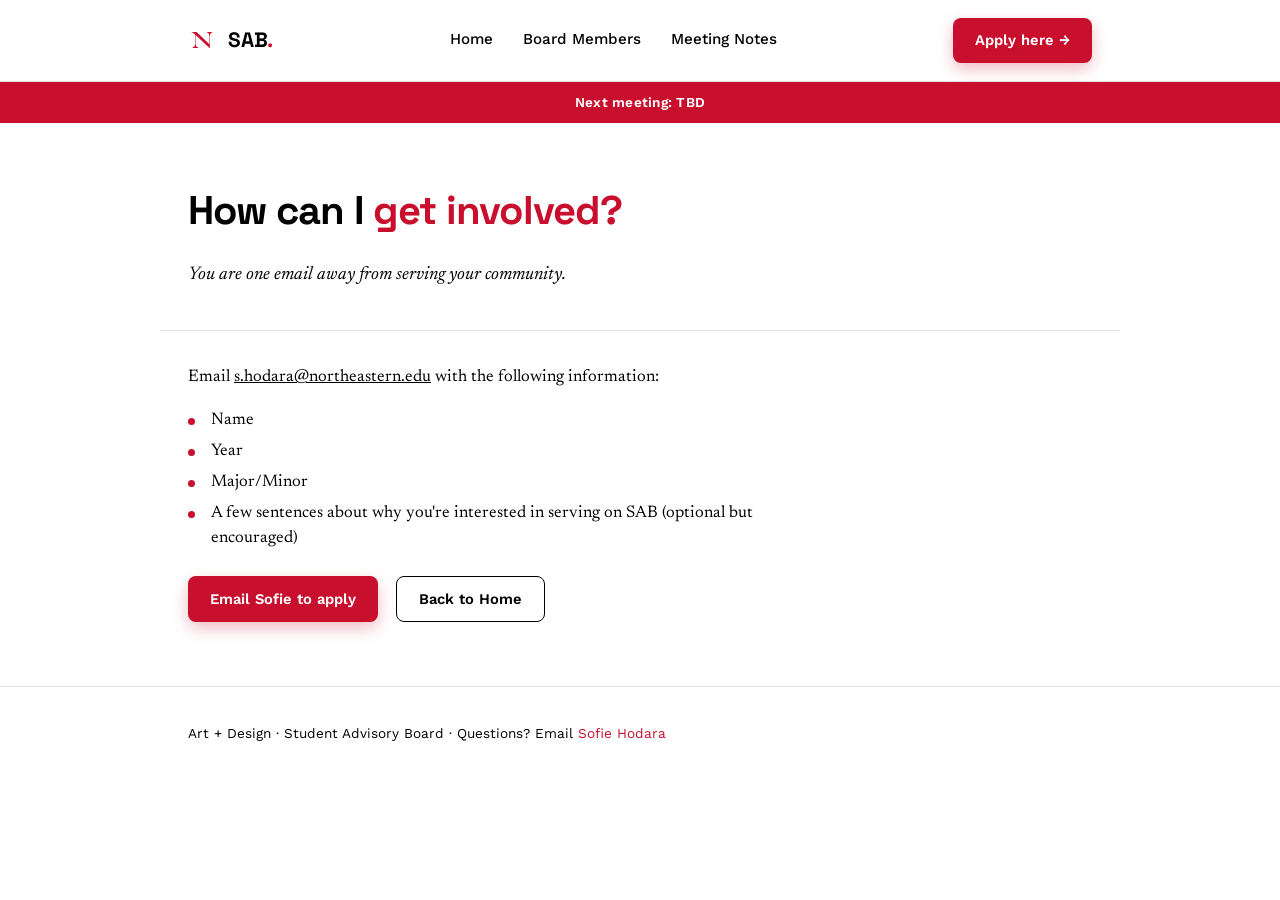
==== apply.html @ 166c2c4a "Add files via upload" ====
<!doctype html>
<html lang="en">
<head>
<meta charset="UTF-8">
<meta name="viewport" content="width=device-width, initial-scale=1.0">
<title>Apply — Student Advisory Board</title>
<meta name="description" content="How to apply to join the Student Advisory Board for Art + Design.">
<link rel="preconnect" href="https://fonts.googleapis.com">
<link rel="preconnect" href="https://fonts.gstatic.com" crossorigin>
<link href="https://fonts.googleapis.com/css2?family=Newsreader:ital,wght@0,400;0,500;0,600;0,700;0,800;1,500;1,600&family=Space+Grotesk:wght@500;600;700&family=Work+Sans:wght@500;600;700&display=swap" rel="stylesheet">
<link rel="stylesheet" href="css/style.css">
</head>
<body>

<header class="site-header">
  <nav class="nav">
    <a class="brand-lockup" href="index.html">
      <img src="images/camd-logo.svg" alt="Northeastern University" class="camd-logo" onerror="this.style.display='none';">
      <span class="wordmark">SAB<span>.</span></span>
    </a>
    <ul class="nav-links">
      <li><a href="index.html">Home</a></li>
      <li><a href="board.html">Board Members</a></li>
      <li><a href="meeting-notes.html">Meeting Notes</a></li>
    </ul>
    <a class="btn btn-primary" href="apply.html" aria-current="page">Apply here →</a>
  </nav>
</header>

<div id="meeting-banner" class="meeting-banner"></div>

<main>

  <section class="hero wrap">
    <div class="col">
      <h1>How can I <em>get involved?</em></h1>
      <p class="lede">You are one email away from serving your community.</p>
    </div>
  </section>

  <section class="wrap">
    <div class="col">
      <p>Email <a href="mailto:s.hodara@northeastern.edu">s.hodara@northeastern.edu</a> with the following information:</p>
      <ul class="plain-list">
        <li><span class="list-dot"></span> Name</li>
        <li><span class="list-dot"></span> Year</li>
        <li><span class="list-dot"></span> Major/Minor</li>
        <li><span class="list-dot"></span> A few sentences about why you're interested in serving on SAB (optional but encouraged)</li>
      </ul>

      <div class="cta-row">
        <a class="btn btn-primary"
           href="mailto:s.hodara@northeastern.edu?subject=SAB%20Application&body=Name%3A%0AYear%3A%0AMajor%2FMinor%3A%0AWhy%20I'm%20interested%20(optional)%3A">
          Email Sofie to apply
        </a>
        <a class="btn btn-secondary" href="index.html">Back to Home</a>
      </div>
    </div>
  </section>

</main>

<footer class="site-footer">
  <div class="wrap">
    Art + Design · Student Advisory Board · Questions? Email <a href="mailto:s.hodara@northeastern.edu">Sofie Hodara</a>
  </div>
</footer>

<script src="js/meeting-banner.js"></script>
</body>
</html>
---- css/style.css ----
/* ============================================================
   SAB — Student Advisory Board
   Design tokens
   ============================================================ */
:root {
  --accent:   #C8102E; /* Northeastern Red — the single accent color */

  --ink:      #000000;
  --ink-soft: #000000;
  --paper:    #FFFFFF;
  --paper-soft: #FAF9F6;
  --line:     rgba(28, 26, 30, 0.12);

  --serif: "Newsreader", Georgia, "Times New Roman", serif;
  --sans:  "Work Sans", -apple-system, BlinkMacSystemFont, "Segoe UI", sans-serif;
  --display: "Space Grotesk", -apple-system, BlinkMacSystemFont, "Segoe UI", sans-serif;

  --max: 960px;
  --measure: 580px;
  --radius: 8px;

  /* Fixed spacing scale — used instead of em-based margins so
     vertical rhythm stays consistent regardless of the type size
     it's attached to. */
  --space-1: 8px;
  --space-2: 16px;
  --space-3: 24px;
  --space-4: 40px;
  --space-5: 64px;
  --space-6: 104px;

  /* Space around section rules — twice as much above the rule
     as below it. Note: these two values ADD TOGETHER for the
     total visible gap (one section's bottom-padding + the next
     section's top-padding), so keep that combined total in mind
     when adjusting. */
  --rule-gap-above: 64px;
  --rule-gap-below: 32px;
}

.col {
  max-width: var(--measure);
}

* { box-sizing: border-box; }
html { scroll-behavior: smooth; }

body {
  margin: 0;
  font-family: var(--serif);
  color: var(--ink);
  background: var(--paper);
  line-height: 1.55;
  -webkit-font-smoothing: antialiased;
}

img { max-width: 100%; display: block; }

a { color: inherit; }

.wrap {
  max-width: var(--max);
  margin: 0 auto;
  padding-left: 28px;
  padding-right: 28px;
}

/* ============================================================
   Typography
   ============================================================ */
h1, h2, h3 {
  font-family: var(--display);
  font-weight: 600;
  letter-spacing: -0.01em;
  margin: 0 0 var(--space-3);
}

h1 {
  font-size: clamp(1.9rem, 3.4vw, 2.5rem);
  font-weight: 700;
  line-height: 1.2;
  letter-spacing: -0.02em;
}

h2 {
  font-size: clamp(1.35rem, 2.1vw, 1.6rem);
  font-weight: 700;
  line-height: 1.3;
  letter-spacing: -0.01em;
}

p {
  margin: 0 0 var(--space-2);
  font-size: 1.05rem;
  line-height: 1.7;
  hanging-punctuation: allow-end;
}

p:last-child { margin-bottom: 0; }

.lede {
  font-size: 1.15rem;
  color: var(--ink-soft);
  font-style: italic;
  margin: 0 0 var(--space-3);
}

em { font-style: italic; }

/* ============================================================
   Nav
   ============================================================ */
.site-header {
  border-bottom: 1px solid var(--line);
  position: sticky;
  top: 0;
  background: rgba(255,255,255,0.92);
  backdrop-filter: saturate(180%) blur(8px);
  z-index: 20;
}

.meeting-banner {
  background: var(--accent);
  color: #fff;
  text-align: center;
  font-family: var(--sans);
  font-weight: 600;
  font-size: 0.85rem;
  letter-spacing: 0.02em;
  padding: 10px 20px;
}

.nav {
  display: flex;
  align-items: center;
  justify-content: space-between;
  gap: 20px;
  padding: 18px 28px;
  max-width: var(--max);
  margin: 0 auto;
  flex-wrap: wrap;
}

.brand-lockup {
  display: flex;
  align-items: center;
  gap: 12px;
  text-decoration: none;
}

.camd-logo {
  height: 28px;
  width: auto;
  display: block;
}

.wordmark {
  font-family: var(--display);
  font-weight: 700;
  font-size: 1.3rem;
  letter-spacing: -0.01em;
  text-decoration: none;
  white-space: nowrap;
}

.wordmark span {
  color: var(--accent);
}

.nav-links {
  display: flex;
  align-items: center;
  gap: 26px;
  list-style: none;
  margin: 0;
  padding: 0;
  flex-wrap: wrap;
}

.nav-links a {
  font-family: var(--sans);
  font-weight: 500;
  font-size: 0.95rem;
  text-decoration: none;
  color: var(--ink);
  padding: 6px 2px;
  border-bottom: 2px solid transparent;
  transition: border-color 0.15s ease;
}

.nav-links a:hover,
.nav-links a[aria-current="page"] {
  border-bottom-color: var(--accent);
}

.btn {
  font-family: var(--sans);
  font-weight: 600;
  font-size: 0.92rem;
  text-decoration: none;
  display: inline-flex;
  align-items: center;
  gap: 8px;
  padding: 11px 22px;
  border-radius: var(--radius);
  transition: transform 0.15s ease, box-shadow 0.15s ease;
  border: none;
  cursor: pointer;
}

.btn:hover { transform: translateY(-1px); }

.btn-primary {
  background: var(--accent);
  color: #fff;
  box-shadow: 0 6px 16px rgba(200, 16, 46, 0.28);
}

.btn-secondary {
  background: transparent;
  color: var(--ink);
  border: 1.5px solid var(--ink);
}

.btn-secondary:hover {
  background: var(--ink);
  color: #fff;
}

/* ============================================================
   Sections
   ============================================================ */
section {
  padding-top: var(--rule-gap-below);
  padding-bottom: var(--rule-gap-above);
}

section + section {
  border-top: 1px solid var(--line);
}

.hero {
  padding-top: var(--space-5);
  padding-bottom: var(--space-4);
}

.hero h1 em {
  color: var(--accent);
  font-style: normal;
}

/* Shared plain list style — used for advisor duties, majors/minors,
   and the apply-page checklist. Replaces pill/chip tags. */
.plain-list {
  list-style: none;
  margin: var(--space-2) 0 0;
  padding: 0;
  display: grid;
  gap: 6px;
}

.plain-list li {
  display: flex;
  gap: var(--space-2);
  align-items: flex-start;
  font-size: 1.05rem;
  line-height: 1.5;
  hanging-punctuation: allow-end;
}

.list-dot {
  width: 7px;
  height: 7px;
  border-radius: 50%;
  margin-top: 10px;
  flex-shrink: 0;
  background: var(--accent);
}

.cta-row {
  display: flex;
  gap: 18px;
  flex-wrap: wrap;
  margin-top: var(--space-3);
}

/* ============================================================
   Board members page
   ============================================================ */
.board-grid {
  display: grid;
  grid-template-columns: repeat(3, 1fr);
  gap: 40px 32px;
  margin-top: 36px;
}

.board-card {
  text-align: center;
}

.board-photo-wrap {
  width: 148px;
  height: 148px;
  margin: 0 auto 18px;
  border-radius: 50%;
  padding: 4px;
  background: var(--accent);
}

.board-photo-wrap img {
  width: 100%;
  height: 100%;
  border-radius: 50%;
  object-fit: cover;
  border: 3px solid #fff;
}

.board-name {
  font-family: var(--display);
  font-weight: 600;
  font-size: 1.15rem;
  margin-bottom: 2px;
}

.board-type {
  font-family: var(--sans);
  font-weight: 600;
  font-size: 0.72rem;
  letter-spacing: 0.1em;
  text-transform: uppercase;
  color: var(--accent);
  margin-bottom: 6px;
}

.board-major {
  font-family: var(--sans);
  font-size: 0.9rem;
  color: var(--ink-soft);
}

.board-photo-wrap--placeholder {
  background: #D9D9D9;
  padding: 0;
}

.board-placeholder-text {
  font-family: var(--sans);
  font-weight: 600;
  font-size: 0.85rem;
  color: #9A9A9A;
}

.board-empty {
  font-family: var(--sans);
  color: var(--ink-soft);
  border: 1.5px dashed var(--line);
  border-radius: var(--radius);
  padding: 48px 24px;
  text-align: center;
  margin-top: 36px;
}

/* ============================================================
   Meeting notes / doc embed
   ============================================================ */
.doc-embed-wrap {
  margin-top: 30px;
  border: 1px solid var(--line);
  border-radius: var(--radius);
  overflow: hidden;
  box-shadow: 0 20px 40px rgba(28,26,30,0.06);
  aspect-ratio: 8.5 / 10.2;
  background: var(--paper-soft);
}

.doc-embed-wrap iframe {
  width: 100%;
  height: 100%;
  border: 0;
  display: block;
}

.doc-fallback {
  font-family: var(--sans);
  font-size: 0.9rem;
  color: var(--ink-soft);
  margin-top: 14px;
}

/* ============================================================
   Footer
   ============================================================ */
.site-footer {
  border-top: 1px solid var(--line);
  padding: 36px 0 60px;
  font-family: var(--sans);
  font-size: 0.85rem;
  color: var(--ink-soft);
}

.site-footer a { color: var(--accent); text-decoration: none; }
.site-footer a:hover { text-decoration: underline; }

/* ============================================================
   Responsive
   ============================================================ */
@media (max-width: 760px) {
  section { padding-top: 24px; padding-bottom: 48px; }
  .hero { padding-top: var(--space-4); padding-bottom: 32px; }
  .nav { padding: 16px 20px; }
  .board-grid { grid-template-columns: repeat(2, 1fr); gap: 32px 20px; }

  /* Reduce type-scale contrast on small screens — headings sit
     closer to body size rather than towering over it. */
  h1 { font-size: 1.55rem; line-height: 1.25; }
  h2 { font-size: 1.2rem; }
  .lede { font-size: 1.05rem; }
}

@media (max-width: 520px) {
  .wrap { padding-left: 20px; padding-right: 20px; }
  .nav-links { gap: 16px; }
  .board-grid { grid-template-columns: 1fr; }
  .board-photo-wrap { width: 128px; height: 128px; }
  .doc-embed-wrap { aspect-ratio: 3 / 4; }
}

@media (prefers-reduced-motion: reduce) {
  * { transition: none !important; scroll-behavior: auto !important; }
}
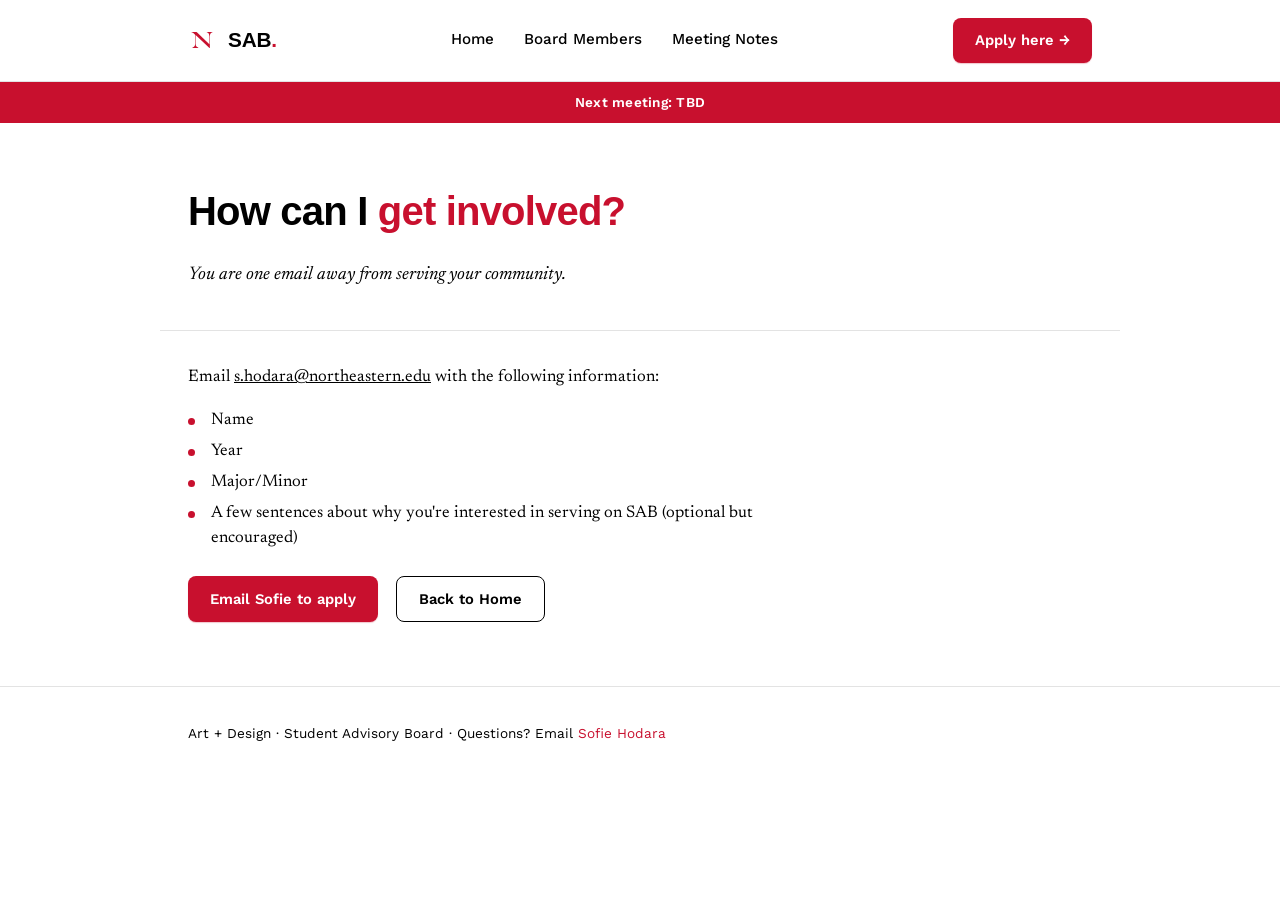
==== commit d035a9db: "Update apply.html" ====
--- a/apply.html
+++ b/apply.html
@@ -7,7 +7,7 @@
 <meta name="description" content="How to apply to join the Student Advisory Board for Art + Design.">
 <link rel="preconnect" href="https://fonts.googleapis.com">
 <link rel="preconnect" href="https://fonts.gstatic.com" crossorigin>
-<link href="https://fonts.googleapis.com/css2?family=Newsreader:ital,wght@0,400;0,500;0,600;0,700;0,800;1,500;1,600&family=Space+Grotesk:wght@500;600;700&family=Work+Sans:wght@500;600;700&display=swap" rel="stylesheet">
+<link href="https://fonts.googleapis.com/css2?family=Dela+Gothic+One&family=Newsreader:ital,wght@0,400;0,500;0,600;0,700;0,800;1,500;1,600&family=Work+Sans:wght@500;600;700&display=swap" rel="stylesheet"><link rel="stylesheet" href="css/style.css">
 <link rel="stylesheet" href="css/style.css">
 </head>
 <body>
--- a/css/style.css
+++ b/css/style.css
@@ -208,12 +208,12 @@
   cursor: pointer;
 }
 
-.btn:hover { transform: translateY(-1px); }
+.btn:hover { transform: translateY(-.25px); }
 
 .btn-primary {
   background: var(--accent);
   color: #fff;
-  box-shadow: 0 6px 16px rgba(200, 16, 46, 0.28);
+  box-shadow: 0 1px 1px rgba(200, 16, 46, 0.24);
 }
 
 .btn-secondary {
--- a/css/style.css
+++ b/css/style.css
@@ -208,12 +208,12 @@
   cursor: pointer;
 }
 
-.btn:hover { transform: translateY(-1px); }
+.btn:hover { transform: translateY(-.25px); }
 
 .btn-primary {
   background: var(--accent);
   color: #fff;
-  box-shadow: 0 6px 16px rgba(200, 16, 46, 0.28);
+  box-shadow: 0 1px 1px rgba(200, 16, 46, 0.24);
 }
 
 .btn-secondary {
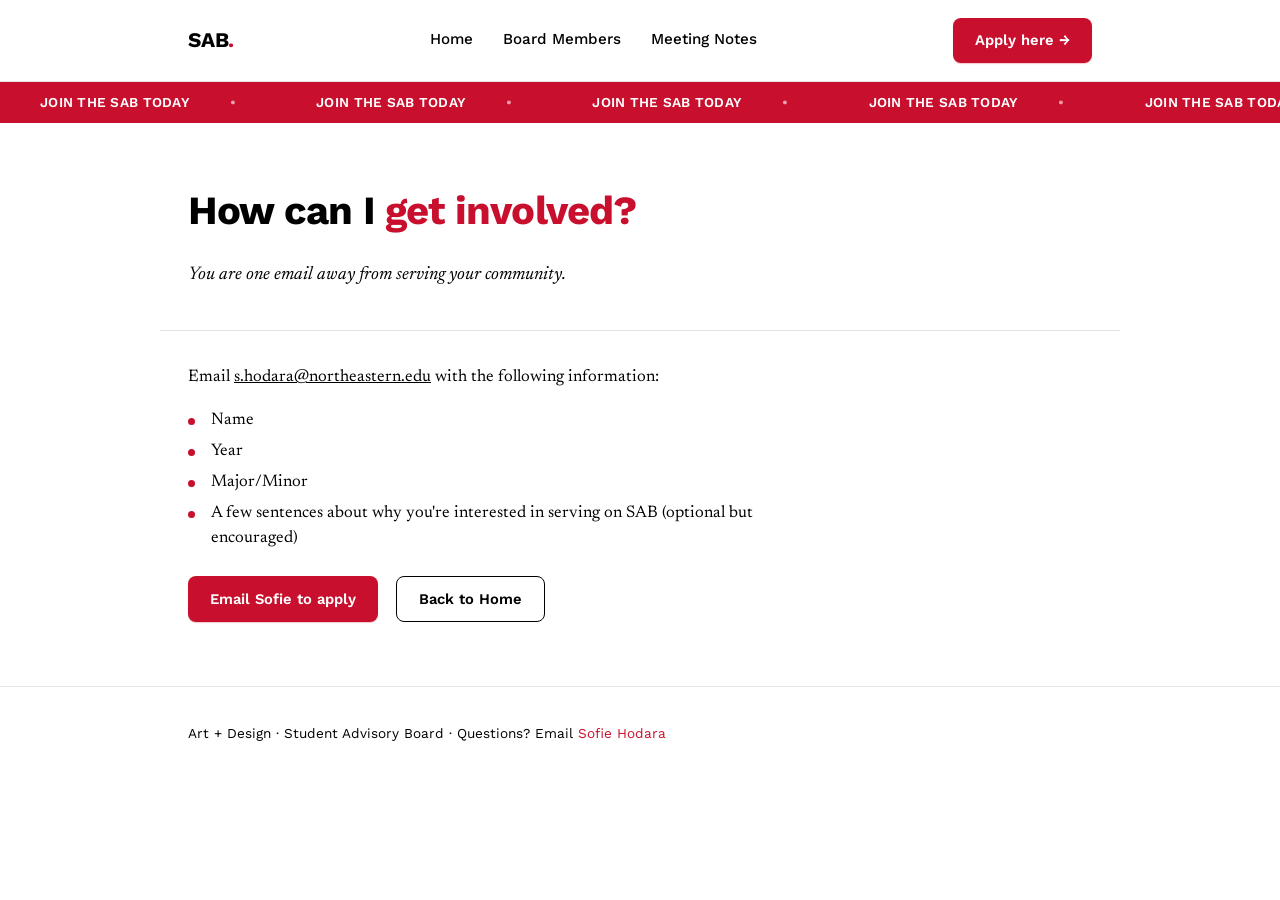
==== commit 17a1dbca: "Update apply.html" ====
--- a/apply.html
+++ b/apply.html
@@ -15,7 +15,6 @@
 <header class="site-header">
   <nav class="nav">
     <a class="brand-lockup" href="index.html">
-      <img src="images/camd-logo.svg" alt="Northeastern University" class="camd-logo" onerror="this.style.display='none';">
       <span class="wordmark">SAB<span>.</span></span>
     </a>
     <ul class="nav-links">
--- a/css/style.css
+++ b/css/style.css
@@ -13,7 +13,7 @@
 
   --serif: "Newsreader", Georgia, "Times New Roman", serif;
   --sans:  "Work Sans", -apple-system, BlinkMacSystemFont, "Segoe UI", sans-serif;
-  --display: "Space Grotesk", -apple-system, BlinkMacSystemFont, "Segoe UI", sans-serif;
+  --display: "Work Sans", -apple-system, BlinkMacSystemFont, "Segoe UI", sans-serif;
 
   --max: 960px;
   --measure: 580px;
@@ -122,13 +122,44 @@
 .meeting-banner {
   background: var(--accent);
   color: #fff;
-  text-align: center;
   font-family: var(--sans);
   font-weight: 600;
   font-size: 0.85rem;
   letter-spacing: 0.02em;
-  padding: 10px 20px;
-}
+  padding: 10px 0;
+  overflow: hidden;
+  white-space: nowrap;
+  position: relative;
+}
+
+.meeting-banner-track {
+  display: inline-flex;
+  align-items: center;
+  animation: marquee 22s linear infinite;
+  will-change: transform;
+}
+
+.meeting-banner-track span {
+  padding: 0 2.5rem;
+  flex-shrink: 0;
+}
+
+.meeting-banner-track span::after {
+  content: "•";
+  margin-left: 2.5rem;
+  opacity: 0.6;
+}
+
+@keyframes marquee {
+  from { transform: translateX(0); }
+  to   { transform: translateX(-50%); }
+}
+
+@media (prefers-reduced-motion: reduce) {
+  .meeting-banner-track { animation: none; }
+  .meeting-banner { text-align: center; overflow: visible; white-space: normal; }
+}
+
 
 .nav {
   display: flex;
@@ -208,7 +239,7 @@
   cursor: pointer;
 }
 
-.btn:hover { transform: translateY(-.25px); }
+.btn:hover { transform: translateY(-.5px); }
 
 .btn-primary {
   background: var(--accent);
@@ -248,6 +279,61 @@
   color: var(--accent);
   font-style: normal;
 }
+
+.hero-kicker {
+  font-family: var(--sans);
+  font-weight: 600;
+  font-size: 0.85rem;
+  letter-spacing: 0.08em;
+  text-transform: uppercase;
+  color: var(--accent);
+  margin: 0 0 14px;
+}
+
+.hero-grid {
+  display: flex;
+  align-items: flex-start;
+  gap: 48px;
+  flex-wrap: wrap;
+}
+
+.hero-main {
+  flex: 1 1 480px;
+}
+
+.meeting-card {
+  flex: 0 0 260px;
+  background: var(--paper-soft);
+  border: 1px solid var(--line);
+  border-radius: var(--radius);
+  padding: 32px 26px;
+}
+
+.meeting-card-label {
+  font-family: var(--sans);
+  font-weight: 700;
+  font-size: 0.75rem;
+  letter-spacing: 0.1em;
+  text-transform: uppercase;
+  color: var(--accent);
+  margin: 0 0 14px;
+}
+
+.meeting-card-row {
+  font-family: var(--sans);
+  font-size: 0.95rem;
+  line-height: 1.5;
+  margin: 0 0 8px;
+  color: var(--ink);
+}
+
+.meeting-card-row:last-child { margin-bottom: 0; }
+
+.meeting-card-row .label {
+  font-weight: 600;
+  color: var(--ink-soft);
+}
+
 
 /* Shared plain list style — used for advisor duties, majors/minors,
    and the apply-page checklist. Replaces pill/chip tags. */
@@ -397,6 +483,19 @@
   font-size: 0.85rem;
   color: var(--ink-soft);
 }
+.footer-inner {
+  display: flex;
+  align-items: center;
+  gap: 16px;
+  flex-wrap: wrap;
+}
+
+.footer-logo {
+  height: 24px;
+  width: auto;
+  display: block;
+  flex-shrink: 0;
+}
 
 .site-footer a { color: var(--accent); text-decoration: none; }
 .site-footer a:hover { text-decoration: underline; }
@@ -408,7 +507,10 @@
   section { padding-top: 24px; padding-bottom: 48px; }
   .hero { padding-top: var(--space-4); padding-bottom: 32px; }
   .nav { padding: 16px 20px; }
-  .board-grid { grid-template-columns: repeat(2, 1fr); gap: 32px 20px; }
+  .board-grid { grid-template-columns: repeat(2, 1fr); gap: 32px 20px; 
+              .hero-grid { gap: 32px; }
+.meeting-card { flex-basis: auto; width: 100%; max-width: 280px; margin-left: auto; }
+              }
 
   /* Reduce type-scale contrast on small screens — headings sit
      closer to body size rather than towering over it. */
--- a/css/style.css
+++ b/css/style.css
@@ -13,7 +13,7 @@
 
   --serif: "Newsreader", Georgia, "Times New Roman", serif;
   --sans:  "Work Sans", -apple-system, BlinkMacSystemFont, "Segoe UI", sans-serif;
-  --display: "Space Grotesk", -apple-system, BlinkMacSystemFont, "Segoe UI", sans-serif;
+  --display: "Work Sans", -apple-system, BlinkMacSystemFont, "Segoe UI", sans-serif;
 
   --max: 960px;
   --measure: 580px;
@@ -122,13 +122,44 @@
 .meeting-banner {
   background: var(--accent);
   color: #fff;
-  text-align: center;
   font-family: var(--sans);
   font-weight: 600;
   font-size: 0.85rem;
   letter-spacing: 0.02em;
-  padding: 10px 20px;
-}
+  padding: 10px 0;
+  overflow: hidden;
+  white-space: nowrap;
+  position: relative;
+}
+
+.meeting-banner-track {
+  display: inline-flex;
+  align-items: center;
+  animation: marquee 22s linear infinite;
+  will-change: transform;
+}
+
+.meeting-banner-track span {
+  padding: 0 2.5rem;
+  flex-shrink: 0;
+}
+
+.meeting-banner-track span::after {
+  content: "•";
+  margin-left: 2.5rem;
+  opacity: 0.6;
+}
+
+@keyframes marquee {
+  from { transform: translateX(0); }
+  to   { transform: translateX(-50%); }
+}
+
+@media (prefers-reduced-motion: reduce) {
+  .meeting-banner-track { animation: none; }
+  .meeting-banner { text-align: center; overflow: visible; white-space: normal; }
+}
+
 
 .nav {
   display: flex;
@@ -208,7 +239,7 @@
   cursor: pointer;
 }
 
-.btn:hover { transform: translateY(-.25px); }
+.btn:hover { transform: translateY(-.5px); }
 
 .btn-primary {
   background: var(--accent);
@@ -248,6 +279,61 @@
   color: var(--accent);
   font-style: normal;
 }
+
+.hero-kicker {
+  font-family: var(--sans);
+  font-weight: 600;
+  font-size: 0.85rem;
+  letter-spacing: 0.08em;
+  text-transform: uppercase;
+  color: var(--accent);
+  margin: 0 0 14px;
+}
+
+.hero-grid {
+  display: flex;
+  align-items: flex-start;
+  gap: 48px;
+  flex-wrap: wrap;
+}
+
+.hero-main {
+  flex: 1 1 480px;
+}
+
+.meeting-card {
+  flex: 0 0 260px;
+  background: var(--paper-soft);
+  border: 1px solid var(--line);
+  border-radius: var(--radius);
+  padding: 32px 26px;
+}
+
+.meeting-card-label {
+  font-family: var(--sans);
+  font-weight: 700;
+  font-size: 0.75rem;
+  letter-spacing: 0.1em;
+  text-transform: uppercase;
+  color: var(--accent);
+  margin: 0 0 14px;
+}
+
+.meeting-card-row {
+  font-family: var(--sans);
+  font-size: 0.95rem;
+  line-height: 1.5;
+  margin: 0 0 8px;
+  color: var(--ink);
+}
+
+.meeting-card-row:last-child { margin-bottom: 0; }
+
+.meeting-card-row .label {
+  font-weight: 600;
+  color: var(--ink-soft);
+}
+
 
 /* Shared plain list style — used for advisor duties, majors/minors,
    and the apply-page checklist. Replaces pill/chip tags. */
@@ -397,6 +483,19 @@
   font-size: 0.85rem;
   color: var(--ink-soft);
 }
+.footer-inner {
+  display: flex;
+  align-items: center;
+  gap: 16px;
+  flex-wrap: wrap;
+}
+
+.footer-logo {
+  height: 24px;
+  width: auto;
+  display: block;
+  flex-shrink: 0;
+}
 
 .site-footer a { color: var(--accent); text-decoration: none; }
 .site-footer a:hover { text-decoration: underline; }
@@ -408,7 +507,10 @@
   section { padding-top: 24px; padding-bottom: 48px; }
   .hero { padding-top: var(--space-4); padding-bottom: 32px; }
   .nav { padding: 16px 20px; }
-  .board-grid { grid-template-columns: repeat(2, 1fr); gap: 32px 20px; }
+  .board-grid { grid-template-columns: repeat(2, 1fr); gap: 32px 20px; 
+              .hero-grid { gap: 32px; }
+.meeting-card { flex-basis: auto; width: 100%; max-width: 280px; margin-left: auto; }
+              }
 
   /* Reduce type-scale contrast on small screens — headings sit
      closer to body size rather than towering over it. */
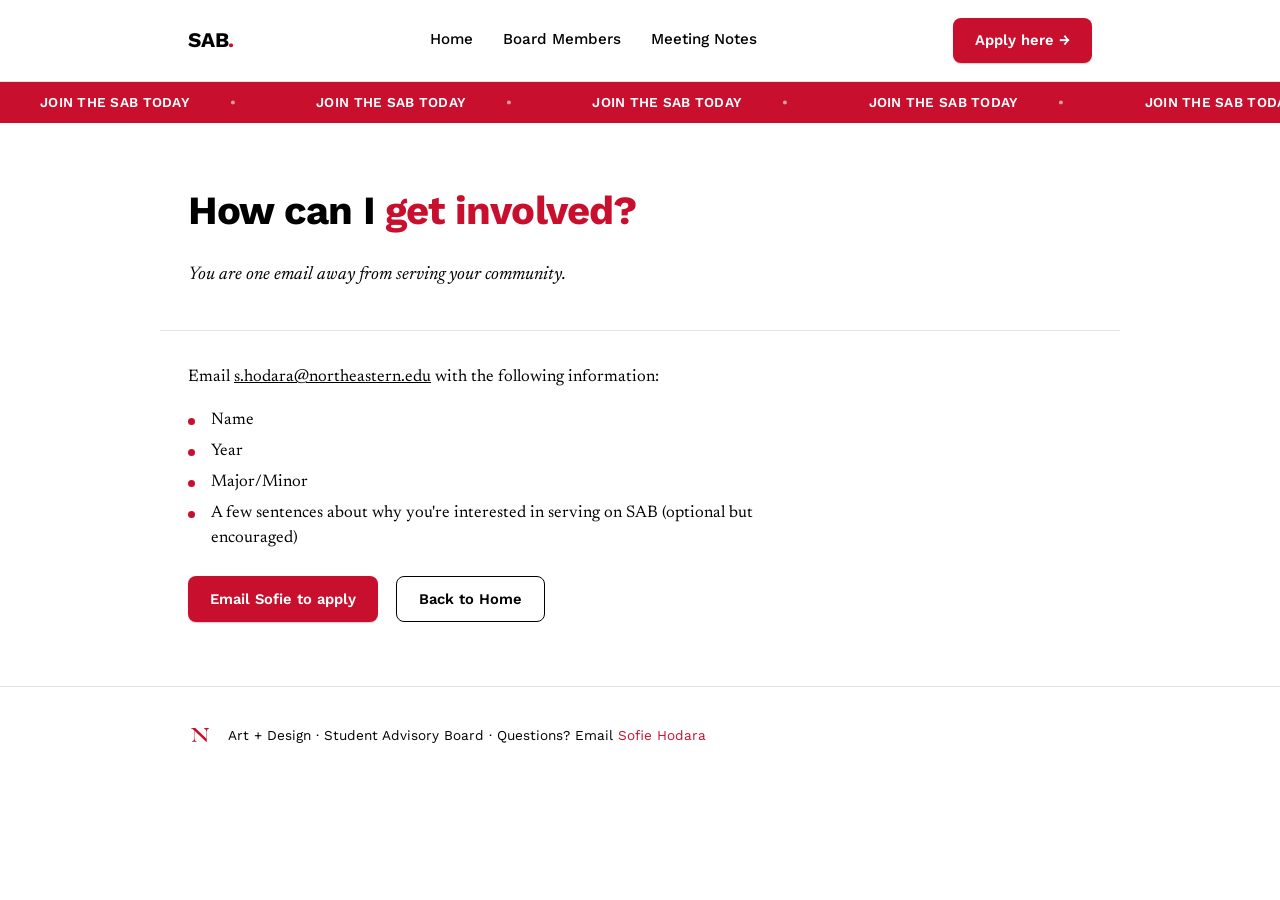
==== commit 52dc1f39: "Update apply.html" ====
--- a/apply.html
+++ b/apply.html
@@ -60,8 +60,9 @@
 </main>
 
 <footer class="site-footer">
-  <div class="wrap">
-    Art + Design · Student Advisory Board · Questions? Email <a href="mailto:s.hodara@northeastern.edu">Sofie Hodara</a>
+  <div class="wrap footer-inner">
+    <svg class="footer-logo" viewBox="0 0 288 288" xmlns="http://www.w3.org/2000/svg"><path d="M224.86,107.71c0-26.92,9.05-35.74,27.14-42.58v-4.41h-59.35v4.41c18.09,6.84,27.14,15.66,27.14,42.58v78.99l-125.54-120.02c-5.74-5.3-7.28-5.96-11.03-5.96h-47.22v4.41c10.37,1.1,16.55,3.97,31.55,18.53l5.74,5.52v90.02c0,26.92-9.05,35.74-27.14,42.58v4.41h59.35v-4.41c-18.09-6.84-27.14-15.66-27.14-42.58v-85.83l142.09,133.92h4.41v-119.58Z" fill="#c8102e"/></svg>
+    <span>Art + Design · Student Advisory Board · Questions? Email <a href="mailto:s.hodara@northeastern.edu">Sofie Hodara</a></span>
   </div>
 </footer>
 
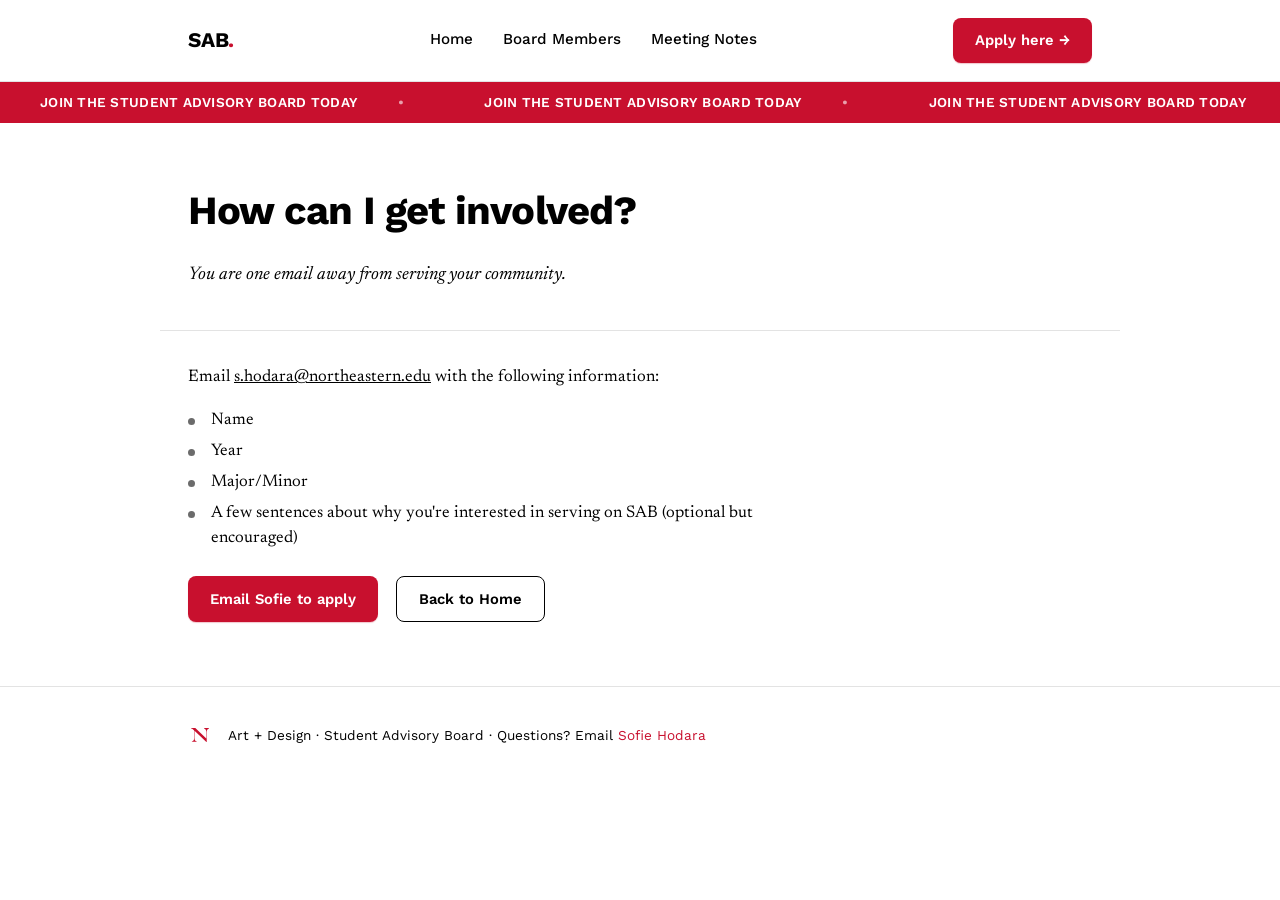
==== commit d65ed016: "Update footer logo SVG attributes" ====
--- a/apply.html
+++ b/apply.html
@@ -61,7 +61,7 @@
 
 <footer class="site-footer">
   <div class="wrap footer-inner">
-    <svg class="footer-logo" viewBox="0 0 288 288" xmlns="http://www.w3.org/2000/svg"><path d="M224.86,107.71c0-26.92,9.05-35.74,27.14-42.58v-4.41h-59.35v4.41c18.09,6.84,27.14,15.66,27.14,42.58v78.99l-125.54-120.02c-5.74-5.3-7.28-5.96-11.03-5.96h-47.22v4.41c10.37,1.1,16.55,3.97,31.55,18.53l5.74,5.52v90.02c0,26.92-9.05,35.74-27.14,42.58v4.41h59.35v-4.41c-18.09-6.84-27.14-15.66-27.14-42.58v-85.83l142.09,133.92h4.41v-119.58Z" fill="#c8102e"/></svg>
+    <svg class="footer-logo"  width="24" height="24" viewBox="0 0 288 288" xmlns="http://www.w3.org/2000/svg"><path d="M224.86,107.71c0-26.92,9.05-35.74,27.14-42.58v-4.41h-59.35v4.41c18.09,6.84,27.14,15.66,27.14,42.58v78.99l-125.54-120.02c-5.74-5.3-7.28-5.96-11.03-5.96h-47.22v4.41c10.37,1.1,16.55,3.97,31.55,18.53l5.74,5.52v90.02c0,26.92-9.05,35.74-27.14,42.58v4.41h59.35v-4.41c-18.09-6.84-27.14-15.66-27.14-42.58v-85.83l142.09,133.92h4.41v-119.58Z" fill="#c8102e"/></svg>
     <span>Art + Design · Student Advisory Board · Questions? Email <a href="mailto:s.hodara@northeastern.edu">Sofie Hodara</a></span>
   </div>
 </footer>
--- a/css/style.css
+++ b/css/style.css
@@ -3,8 +3,9 @@
    Design tokens
    ============================================================ */
 :root {
-  --accent:   #C8102E; /* Northeastern Red — the single accent color */
-
+--accent:   #C8102E; /* Northeastern Red — clickable elements only */
+--gray-accent: #6B6B6B; /* decorative/informational accent */
+   
   --ink:      #000000;
   --ink-soft: #000000;
   --paper:    #FFFFFF;
@@ -276,7 +277,6 @@
 }
 
 .hero h1 em {
-  color: var(--accent);
   font-style: normal;
 }
 
@@ -286,8 +286,8 @@
   font-size: 0.85rem;
   letter-spacing: 0.08em;
   text-transform: uppercase;
-  color: var(--accent);
   margin: 0 0 14px;
+    color: var(--gray-accent);
 }
 
 .hero-grid {
@@ -360,7 +360,7 @@
   border-radius: 50%;
   margin-top: 10px;
   flex-shrink: 0;
-  background: var(--accent);
+  background: var(--gray-accent);
 }
 
 .cta-row {
--- a/css/style.css
+++ b/css/style.css
@@ -3,8 +3,9 @@
    Design tokens
    ============================================================ */
 :root {
-  --accent:   #C8102E; /* Northeastern Red — the single accent color */
-
+--accent:   #C8102E; /* Northeastern Red — clickable elements only */
+--gray-accent: #6B6B6B; /* decorative/informational accent */
+   
   --ink:      #000000;
   --ink-soft: #000000;
   --paper:    #FFFFFF;
@@ -276,7 +277,6 @@
 }
 
 .hero h1 em {
-  color: var(--accent);
   font-style: normal;
 }
 
@@ -286,8 +286,8 @@
   font-size: 0.85rem;
   letter-spacing: 0.08em;
   text-transform: uppercase;
-  color: var(--accent);
   margin: 0 0 14px;
+    color: var(--gray-accent);
 }
 
 .hero-grid {
@@ -360,7 +360,7 @@
   border-radius: 50%;
   margin-top: 10px;
   flex-shrink: 0;
-  background: var(--accent);
+  background: var(--gray-accent);
 }
 
 .cta-row {
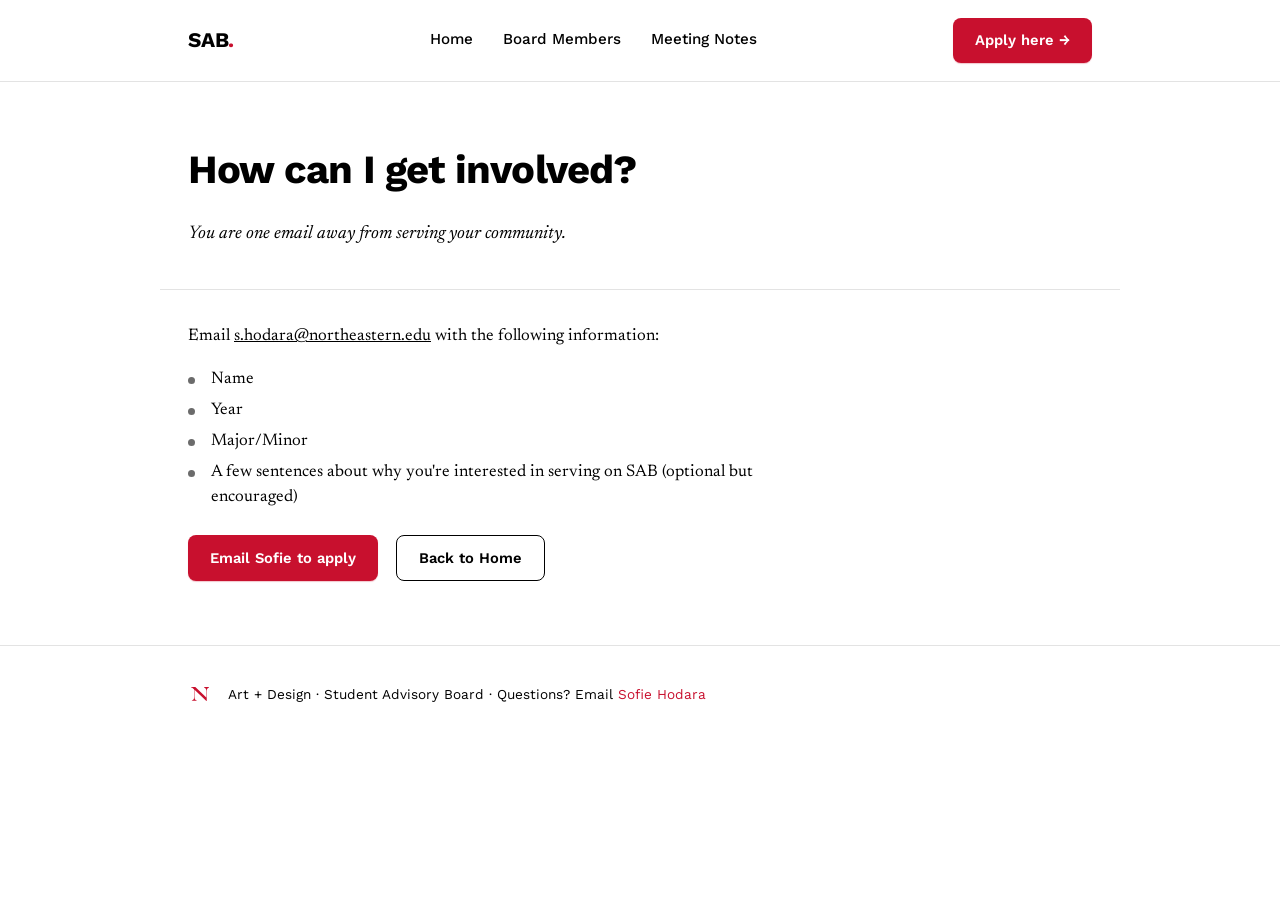
==== commit fd29b449: "Remove empty meeting banner div Removed empty meeting banner div from apply.html" ====
--- a/apply.html
+++ b/apply.html
@@ -26,7 +26,6 @@
   </nav>
 </header>
 
-<div id="meeting-banner" class="meeting-banner"></div>
 
 <main>
 
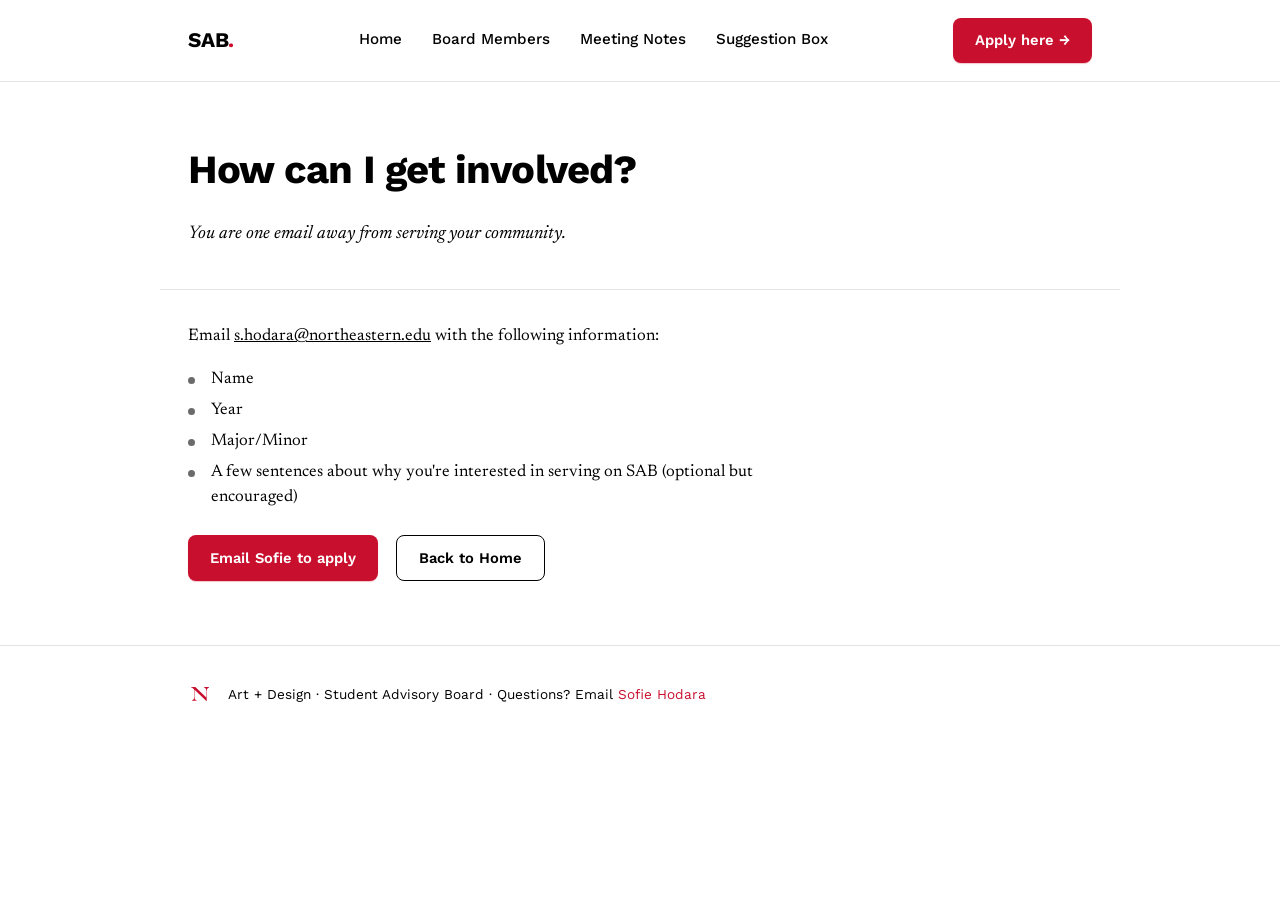
==== commit 17556570: "Add 'Suggestion Box' link to navigation menu" ====
--- a/apply.html
+++ b/apply.html
@@ -21,6 +21,7 @@
       <li><a href="index.html">Home</a></li>
       <li><a href="board.html">Board Members</a></li>
       <li><a href="meeting-notes.html">Meeting Notes</a></li>
+      <li><a href="suggestion-box.html">Suggestion Box</a></li>
     </ul>
     <a class="btn btn-primary" href="apply.html" aria-current="page">Apply here →</a>
   </nav>
--- a/css/style.css
+++ b/css/style.css
@@ -449,6 +449,21 @@
 /* ============================================================
    Meeting notes / doc embed
    ============================================================ */
+.form-embed-wrap {
+  margin-top: 30px;
+  border: 1px solid var(--line);
+  border-radius: var(--radius);
+  overflow: hidden;
+  box-shadow: 0 20px 40px rgba(28,26,30,0.06);
+  background: var(--paper-soft);
+}
+
+.form-embed-wrap iframe {
+  width: 100%;
+  height: 900px;
+  border: 0;
+  display: block;
+}
 .doc-embed-wrap {
   margin-top: 30px;
   border: 1px solid var(--line);
--- a/css/style.css
+++ b/css/style.css
@@ -449,6 +449,21 @@
 /* ============================================================
    Meeting notes / doc embed
    ============================================================ */
+.form-embed-wrap {
+  margin-top: 30px;
+  border: 1px solid var(--line);
+  border-radius: var(--radius);
+  overflow: hidden;
+  box-shadow: 0 20px 40px rgba(28,26,30,0.06);
+  background: var(--paper-soft);
+}
+
+.form-embed-wrap iframe {
+  width: 100%;
+  height: 900px;
+  border: 0;
+  display: block;
+}
 .doc-embed-wrap {
   margin-top: 30px;
   border: 1px solid var(--line);
